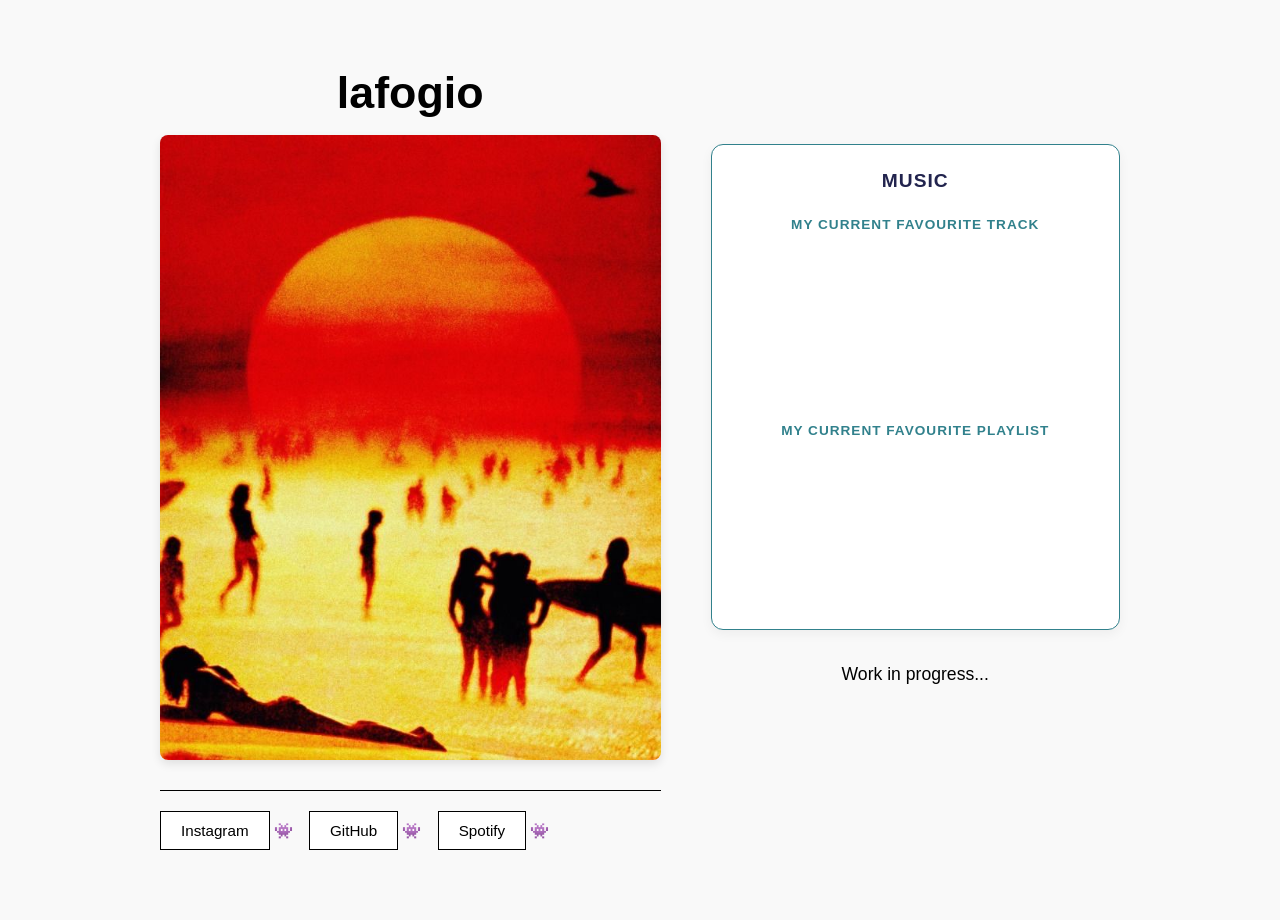
==== index.html @ 2c52c460 "layout" ====
<!DOCTYPE html>
<html lang="it">
<head>
    <meta charset="UTF-8">
    <meta name="viewport" content="width=device-width, initial-scale=1.0">
    <title>lafogio's</title>

    <!-- Icona nella scheda del browser -->
    <link rel="icon" type="image/png" href="assets/immagini/favicon.png">

    <!-- Collegamento al CSS -->
    <link rel="stylesheet" href="assets/style.css">
</head>
<body>

    <div class="container">

        <!-- Il guscio principale per il layout orizzontale -->
        <div class="layout-wrapper">
            
            <!-- COLONNA SINISTRA (Titolo centrato sulla foto, Immagine e Social) -->
            <div class="colonna-sinistra">
                <h1 class="center-image-title">lafogio</h1>
                <img src="assets/immagini/sunset.jpg" alt="Copertina del mio blog" class="blog-image">
                
                <div class="social-links">
                    <a href="https://instagram.com/g.laforenza" target="_blank" rel="noopener">Instagram</a>
                    <a href="https://github.com/Arancialt" target="_blank" rel="noopener">GitHub</a>
                    <a href="https://open.spotify.com/user/giovinsww?si=ec167fd5814a4b13" target="_blank" rel="noopener">Spotify</a>
                </div> 
            </div>

            <!-- COLONNA DESTRA (Musica e descrizione) -->
            <div class="colonna-destra">
                
                <!-- Box Musica -->
                <div class="music-box">
                    <p class="music-box-title">Music</p>
                    
                    <div class="spotify-player">
                        <p class="spotify-title">My current favourite track</p>
                        <iframe data-testid="embed-iframe" style="border-radius:12px" src="https://open.spotify.com/embed/track/3YVTmWQvPWVSktD0DhtSYQ?utm_source=generator&theme=0" width="100%" height="152" frameBorder="0" allowfullscreen="" allow="autoplay; clipboard-write; encrypted-media; fullscreen; picture-in-picture" loading="lazy"></iframe>
                    </div>
                    
                    <div class="spotify-player">
                        <p class="spotify-title">My current favourite playlist</p>
                        <iframe data-testid="embed-iframe" style="border-radius:12px" src="https://open.spotify.com/embed/playlist/7ckLkG38SS1w2SLi9QWE3b?utm_source=generator&theme=0" width="100%" height="152" frameBorder="0" allowfullscreen="" allow="autoplay; clipboard-write; encrypted-media; fullscreen; picture-in-picture" loading="lazy"></iframe>
                    </div>
                </div>

                <p class="descrizione">Work in progress...</p>
            </div>

        </div> <!-- Fine layout-wrapper -->

    </div> <!-- Fine container -->

</body>
</html>
---- assets/style.css ----
/* ==========================================================================
   1. IMPOSTAZIONI GENERALI E RESET
   ========================================================================== */
body {
    font-family: 'Segoe UI', Tahoma, Geneva, Verdana, sans-serif;
    background-color: #f9f9f9;
    color: #000000; /* Testo generale del sito in NERO */
    margin: 0;
    padding: 0;
}

.container {
    max-width: 1000px;
    margin: 50px auto;
    padding: 20px;
    box-sizing: border-box;
}

/* ==========================================================================
   2. IL MOTORE DEL LAYOUT (FLEXBOX A DUE COLONNE)
   ========================================================================== */
.layout-wrapper {
    display: flex;
    flex-direction: row;
    justify-content: space-between;
    align-items: flex-start;  /* CORRETTO: Riporta l'immagine e la musica ad allinearsi in ALTO */
    gap: 50px;
    width: 100%;
}

.colonna-sinistra {
    flex: 1.1;
    min-width: 0;
    text-align: center;       /* Centra perfettamente il titolo e l'immagine nella colonna */
}

.colonna-destra {
    flex: 0.9;
    min-width: 0;
    text-align: center;
    /* TRUCCO: Questo spazio spinge in giù il box musica esattamente quanto il titolo spinge la foto! */
    margin-top: 74px; 
}

/* ==========================================================================
   3. TITOLO CENTRATO RISPETTO ALL'IMMAGINE
   ========================================================================== */
.center-image-title {
    font-size: 2.8rem;
    font-weight: 700;
    color: #000000;
    text-align: center;       /* Centratura sopra l'immagine */
    margin-top: 0;
    margin-bottom: 20px;      /* Spazio fisso tra il titolo e la foto sotto */
    line-height: 1;           /* Mantiene l'altezza del testo compatta e prevedibile */
}

/* ==========================================================================
   4. ELEMENTI DELLA COLONNA SINISTRA (IMMAGINE E SOCIAL)
   ========================================================================== */
.blog-image {
    width: 100%;
    height: auto;
    border-radius: 8px;
    margin: 0 0 20px 0;
    box-shadow: 0 4px 10px rgba(0,0,0,0.1);
    display: block;
}

/* Sezione Link Social */
.social-links {
    margin-top: 30px;
    padding-top: 20px;
    border-top: 1px solid #000000; /* Linea di separazione in NERO */
    text-align: left;              /* I bottoni social rimangono a sinistra sotto la foto */
}

/* Pulsanti dei Social */
.social-links a {
    display: inline-block;
    position: relative;
    margin-right: 35px; 
    padding: 10px 20px;
    background-color: #ffffff; 
    color: #000000;            
    border: 1px solid #000000; 
    text-decoration: none;
    font-size: 0.95rem;
    transition: all 0.3s ease;
}

.social-links a::after {
    content: "👾";
    position: absolute;
    right: -24px;
    top: 50%;
    transform: translateY(-50%);
}

.social-links a:hover {
    background-color: #ea9b0a; 
    color: #ffffff;            
    border-color: #ea9b0a;
}

/* ==========================================================================
   5. ELEMENTI DELLA COLONNA DESTRA (BOX MUSICA E DESCRIZIONE)
   ========================================================================== */
.music-box {
    width: 100%;
    padding: 25px;
    background-color: #ffffff; 
    border: 1px solid #31818C; 
    border-radius: 12px;
    box-shadow: 0 4px 12px rgba(0,0,0,0.05);
    box-sizing: border-box;
    margin-bottom: 30px;
    text-align: center;
}

.music-box-title {
    font-size: 1.2rem;
    color: #22244E; 
    text-transform: uppercase;
    letter-spacing: 1px;
    font-weight: 700;
    margin-top: 0;
    margin-bottom: 25px;
}

.spotify-player {
    margin-bottom: 25px;
}

.spotify-player:last-child {
    margin-bottom: 0;
}

.spotify-title {
    font-size: 0.85rem;
    color: #31818C; 
    text-transform: uppercase;
    letter-spacing: 1px;
    margin-bottom: 10px;
    font-weight: 600;
}

.descrizione {
    font-size: 1.1rem;
    color: #000000; 
    line-height: 1.6;
    margin-top: 20px;
    text-align: center;
}

/* ==========================================================================
   6. 📱 RESPONSIVE (LAYOUT PER SMARTPHONE)
   ========================================================================== */
@media (max-width: 800px) {
    .layout-wrapper {
        flex-direction: column;
        gap: 30px;
    }
    
    .colonna-sinistra, .colonna-destra {
        width: 100%;
        flex: none;
        text-align: center;
    }

    .colonna-destra {
        margin-top: 0; /* Azzera il trucco dell'allineamento quando si va in verticale */
    }
    
    .social-links {
        text-align: center;     /* Centra i bottoni social su mobile */
    }
    
    .blog-image {
        margin: 10px auto 20px auto;
    }
}
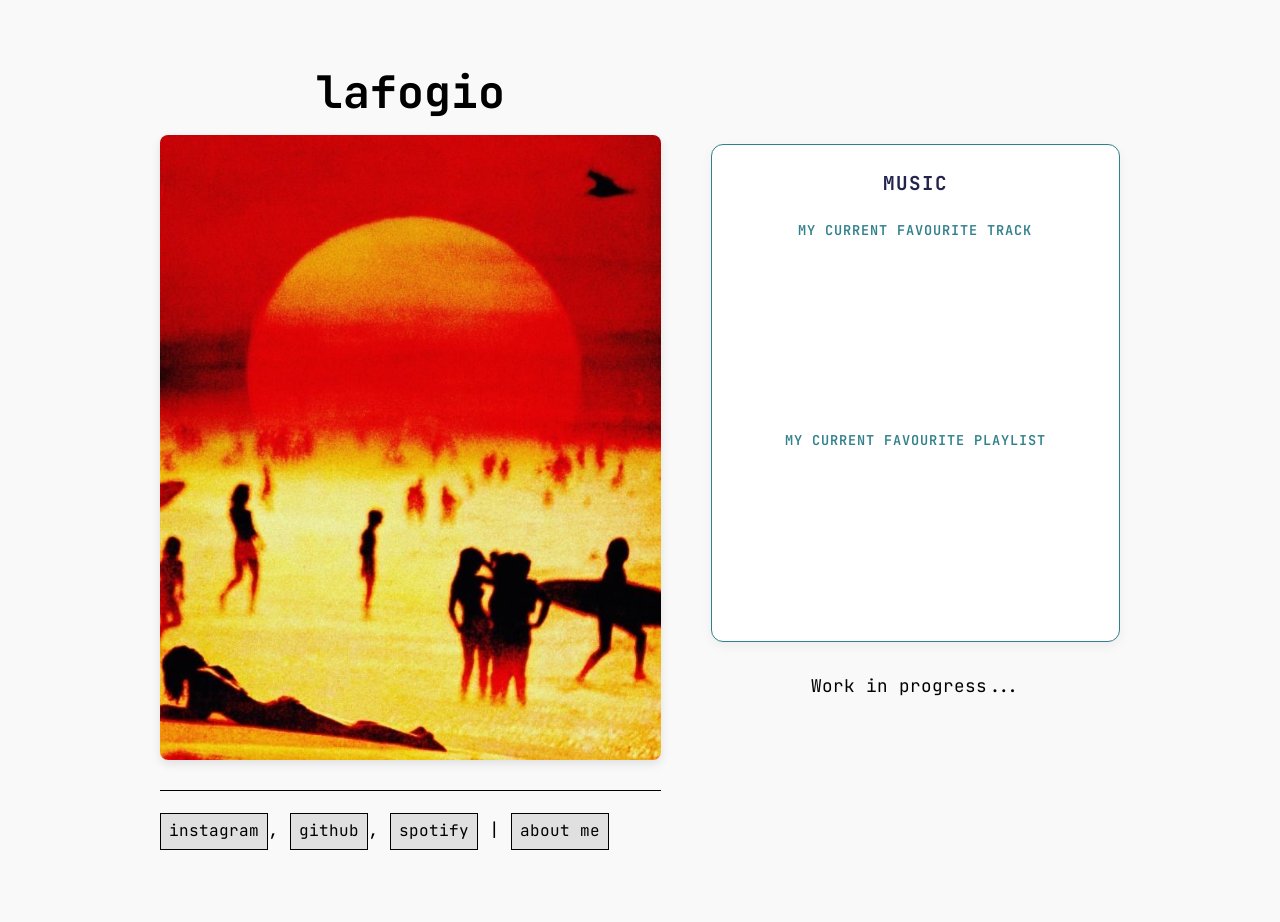
==== commit d663d404: "About me" ====
--- a/index.html
+++ b/index.html
@@ -24,10 +24,13 @@
                 <img src="assets/immagini/sunset.jpg" alt="Copertina del mio blog" class="blog-image">
                 
                 <div class="social-links">
-                    <a href="https://instagram.com/g.laforenza" target="_blank" rel="noopener">Instagram</a>
-                    <a href="https://github.com/Arancialt" target="_blank" rel="noopener">GitHub</a>
-                    <a href="https://open.spotify.com/user/giovinsww?si=ec167fd5814a4b13" target="_blank" rel="noopener">Spotify</a>
-                </div> 
+                    <a href="https://instagram.com/g.laforenza" target="_blank" rel="noopener">instagram</a>, 
+                    <a href="https://github.com/Arancialt" target="_blank" rel="noopener">github</a>, 
+                    <a href="https://open.spotify.com/user/giovinsww?si=ec167fd5814a4b13" target="_blank" rel="noopener">spotify</a> |  
+                    <a href="about.html">about me</a>
+                </div>
+               
+
             </div>
 
             <!-- COLONNA DESTRA (Musica e descrizione) -->
--- a/assets/style.css
+++ b/assets/style.css
@@ -1,8 +1,14 @@
+/* ==========================================================================
+   0. IMPORTAZIONE FONT DA GOOGLE FONTS
+   ========================================================================== */
+@import url('https://fonts.googleapis.com/css2?family=JetBrains+Mono:wght@400;500;700&display=swap');
+
 /* ==========================================================================
    1. IMPOSTAZIONI GENERALI E RESET
    ========================================================================== */
 body {
-    font-family: 'Segoe UI', Tahoma, Geneva, Verdana, sans-serif;
+    /* Impostato JetBrains Mono come font UNICO per tutto il sito */
+    font-family: 'JetBrains Mono', monospace;
     background-color: #f9f9f9;
     color: #000000; /* Testo generale del sito in NERO */
     margin: 0;
@@ -23,7 +29,7 @@
     display: flex;
     flex-direction: row;
     justify-content: space-between;
-    align-items: flex-start;  /* CORRETTO: Riporta l'immagine e la musica ad allinearsi in ALTO */
+    align-items: flex-start;  
     gap: 50px;
     width: 100%;
 }
@@ -31,15 +37,14 @@
 .colonna-sinistra {
     flex: 1.1;
     min-width: 0;
-    text-align: center;       /* Centra perfettamente il titolo e l'immagine nella colonna */
+    text-align: center;       
 }
 
 .colonna-destra {
     flex: 0.9;
     min-width: 0;
     text-align: center;
-    /* TRUCCO: Questo spazio spinge in giù il box musica esattamente quanto il titolo spinge la foto! */
-    margin-top: 74px; 
+    margin-top: 74px; /* Allineamento millimetrico all'immagine */
 }
 
 /* ==========================================================================
@@ -49,10 +54,10 @@
     font-size: 2.8rem;
     font-weight: 700;
     color: #000000;
-    text-align: center;       /* Centratura sopra l'immagine */
+    text-align: center;       
     margin-top: 0;
-    margin-bottom: 20px;      /* Spazio fisso tra il titolo e la foto sotto */
-    line-height: 1;           /* Mantiene l'altezza del testo compatta e prevedibile */
+    margin-bottom: 20px;      
+    line-height: 1;           
 }
 
 /* ==========================================================================
@@ -72,35 +77,29 @@
     margin-top: 30px;
     padding-top: 20px;
     border-top: 1px solid #000000; /* Linea di separazione in NERO */
-    text-align: left;              /* I bottoni social rimangono a sinistra sotto la foto */
+    text-align: left;              
+    color: #000000;                /* Colore delle virgole in NERO */
+    font-size: 1.1rem;
+    line-height: 1.8;              
 }
 
-/* Pulsanti dei Social */
+/* Pulsanti dei Social (Stile immagine_4.png) */
 .social-links a {
     display: inline-block;
-    position: relative;
-    margin-right: 35px; 
-    padding: 10px 20px;
-    background-color: #ffffff; 
-    color: #000000;            
-    border: 1px solid #000000; 
-    text-decoration: none;
-    font-size: 0.95rem;
-    transition: all 0.3s ease;
+    padding: 3px 8px;              
+    background-color: #e0e0e0;     /* Sfondo grigio chiaro */
+    color: #000000;                
+    border: 1px solid #000000;     
+    text-decoration: none;         
+    font-size: 1rem;
+    margin: 2px 0;                 
+    transition: background-color 0.2s ease;
 }
 
-.social-links a::after {
-    content: "👾";
-    position: absolute;
-    right: -24px;
-    top: 50%;
-    transform: translateY(-50%);
-}
-
+/* Effetto al passaggio del mouse */
 .social-links a:hover {
-    background-color: #ea9b0a; 
-    color: #ffffff;            
-    border-color: #ea9b0a;
+    background-color: #ffffff;     /* Diventa bianco puro */
+    color: #000000;                
 }
 
 /* ==========================================================================
@@ -169,11 +168,11 @@
     }
 
     .colonna-destra {
-        margin-top: 0; /* Azzera il trucco dell'allineamento quando si va in verticale */
+        margin-top: 0; 
     }
     
     .social-links {
-        text-align: center;     /* Centra i bottoni social su mobile */
+        text-align: center;     
     }
     
     .blog-image {
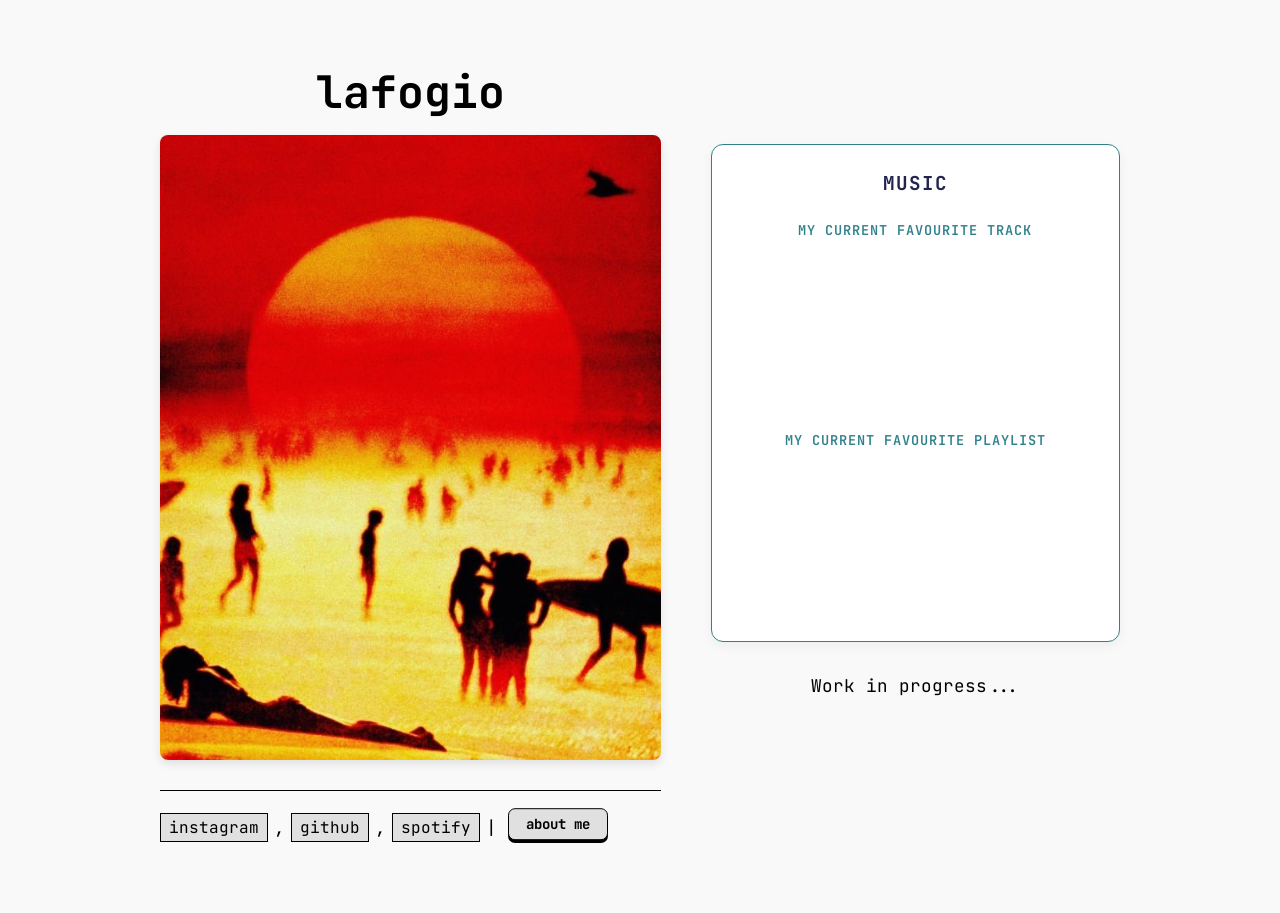
==== commit 32236a5e: "About details" ====
--- a/index.html
+++ b/index.html
@@ -1,5 +1,6 @@
 <!DOCTYPE html>
 <html lang="it">
+
 <head>
     <meta charset="UTF-8">
     <meta name="viewport" content="width=device-width, initial-scale=1.0">
@@ -11,43 +12,59 @@
     <!-- Collegamento al CSS -->
     <link rel="stylesheet" href="assets/style.css">
 </head>
+
 <body>
 
     <div class="container">
 
         <!-- Il guscio principale per il layout orizzontale -->
         <div class="layout-wrapper">
-            
+
             <!-- COLONNA SINISTRA (Titolo centrato sulla foto, Immagine e Social) -->
             <div class="colonna-sinistra">
                 <h1 class="center-image-title">lafogio</h1>
                 <img src="assets/immagini/sunset.jpg" alt="Copertina del mio blog" class="blog-image">
-                
+
                 <div class="social-links">
-                    <a href="https://instagram.com/g.laforenza" target="_blank" rel="noopener">instagram</a>, 
-                    <a href="https://github.com/Arancialt" target="_blank" rel="noopener">github</a>, 
-                    <a href="https://open.spotify.com/user/giovinsww?si=ec167fd5814a4b13" target="_blank" rel="noopener">spotify</a> |  
-                    <a href="about.html">about me</a>
+                    <a href="https://instagram.com/g.laforenza" target="_blank" rel="noopener"
+                        class="social-link-standard">instagram</a>,
+                    <a href="https://github.com/Arancialt" target="_blank" rel="noopener"
+                        class="social-link-standard">github</a>,
+                    <a href="https://open.spotify.com/user/giovinsww?si=ec167fd5814a4b13" target="_blank" rel="noopener"
+                        class="social-link-standard">spotify</a> |
+
+                    <!-- Struttura corretta per il bottone 3D dell'About Me -->
+                    <a href="about.html" class="uiverse-button">
+                        <span class="button_top">about me</span>
+                    </a>
                 </div>
-               
+
 
             </div>
 
             <!-- COLONNA DESTRA (Musica e descrizione) -->
             <div class="colonna-destra">
-                
+
                 <!-- Box Musica -->
                 <div class="music-box">
                     <p class="music-box-title">Music</p>
-                    
+
                     <div class="spotify-player">
                         <p class="spotify-title">My current favourite track</p>
-                        <iframe data-testid="embed-iframe" style="border-radius:12px" src="https://open.spotify.com/embed/track/3YVTmWQvPWVSktD0DhtSYQ?utm_source=generator&theme=0" width="100%" height="152" frameBorder="0" allowfullscreen="" allow="autoplay; clipboard-write; encrypted-media; fullscreen; picture-in-picture" loading="lazy"></iframe>
+                        <iframe data-testid="embed-iframe" style="border-radius:12px"
+                            src="https://open.spotify.com/embed/track/3YVTmWQvPWVSktD0DhtSYQ?utm_source=generator&theme=0"
+                            width="100%" height="152" frameBorder="0" allowfullscreen=""
+                            allow="autoplay; clipboard-write; encrypted-media; fullscreen; picture-in-picture"
+                            loading="lazy"></iframe>
                     </div>
-                    
+
                     <div class="spotify-player">
                         <p class="spotify-title">My current favourite playlist</p>
-                        <iframe data-testid="embed-iframe" style="border-radius:12px" src="https://open.spotify.com/embed/playlist/7ckLkG38SS1w2SLi9QWE3b?utm_source=generator&theme=0" width="100%" height="152" frameBorder="0" allowfullscreen="" allow="autoplay; clipboard-write; encrypted-media; fullscreen; picture-in-picture" loading="lazy"></iframe>
+                        <iframe data-testid="embed-iframe" style="border-radius:12px"
+                            src="https://open.spotify.com/embed/playlist/7ckLkG38SS1w2SLi9QWE3b?utm_source=generator&theme=0"
+                            width="100%" height="152" frameBorder="0" allowfullscreen=""
+                            allow="autoplay; clipboard-write; encrypted-media; fullscreen; picture-in-picture"
+                            loading="lazy"></iframe>
                     </div>
                 </div>
 
@@ -59,4 +76,5 @@
     </div> <!-- Fine container -->
 
 </body>
+
 </html>
--- a/assets/style.css
+++ b/assets/style.css
@@ -7,7 +7,6 @@
    1. IMPOSTAZIONI GENERALI E RESET
    ========================================================================== */
 body {
-    /* Impostato JetBrains Mono come font UNICO per tutto il sito */
     font-family: 'JetBrains Mono', monospace;
     background-color: #f9f9f9;
     color: #000000; /* Testo generale del sito in NERO */
@@ -44,7 +43,7 @@
     flex: 0.9;
     min-width: 0;
     text-align: center;
-    margin-top: 74px; /* Allineamento millimetrico all'immagine */
+    margin-top: 74px; /* Allineamento millimetrico alla cima dell'immagine */
 }
 
 /* ==========================================================================
@@ -78,13 +77,16 @@
     padding-top: 20px;
     border-top: 1px solid #000000; /* Linea di separazione in NERO */
     text-align: left;              
-    color: #000000;                /* Colore delle virgole in NERO */
+    color: #000000;                /* Colore delle virgole e della barra | */
     font-size: 1.1rem;
-    line-height: 1.8;              
-}
-
-/* Pulsanti dei Social (Stile immagine_4.png) */
-.social-links a {
+    display: flex;                 /* Mette in linea i testi e il bottone 3D */
+    align-items: center;           /* Allinea verticalmente i link piatti e il bottone */
+    flex-wrap: wrap;               /* Evita problemi andando a capo su schermi piccoli */
+    gap: 6px;                      /* Distanza uniforme tra elementi e testo */
+}
+
+/* Pulsanti dei Social standard (instagram, github, spotify) */
+.social-links .social-link-standard {
     display: inline-block;
     padding: 3px 8px;              
     background-color: #e0e0e0;     /* Sfondo grigio chiaro */
@@ -92,14 +94,12 @@
     border: 1px solid #000000;     
     text-decoration: none;         
     font-size: 1rem;
-    margin: 2px 0;                 
     transition: background-color 0.2s ease;
 }
 
-/* Effetto al passaggio del mouse */
-.social-links a:hover {
+/* Effetto al passaggio del mouse sui social standard */
+.social-links .social-link-standard:hover {
     background-color: #ffffff;     /* Diventa bianco puro */
-    color: #000000;                
 }
 
 /* ==========================================================================
@@ -153,7 +153,60 @@
 }
 
 /* ==========================================================================
-   6. 📱 RESPONSIVE (LAYOUT PER SMARTPHONE)
+   6. PAGINA ABOUT ME
+   ========================================================================== */
+.gif-about-me {
+    display: block;       
+    margin: 30px auto;    
+    max-width: 100%;      
+    height: auto;         
+    border-radius: 4px;   
+}
+
+/* ==========================================================================
+   7. NUOVO BOTTONE 3D (DIPINTO DA UIVERSE)
+   ========================================================================== */
+.uiverse-button {
+    /* Variables */
+    --button_radius: 0.5em; 
+    --button_color: #e0e0e0; 
+    --button_outline_color: #000000;
+    
+    font-family: 'JetBrains Mono', monospace; 
+    font-size: 14px; 
+    font-weight: bold;
+    border: none;
+    cursor: pointer;
+    border-radius: var(--button_radius);
+    background: var(--button_outline_color);
+    display: inline-block; 
+    text-decoration: none; 
+    margin-left: 5px; /* Distanza calcolata dopo la barra | */
+}
+
+.button_top {
+    display: block;
+    box-sizing: border-box;
+    border: 1px solid var(--button_outline_color); 
+    border-radius: var(--button_radius);
+    padding: 0.4em 1.2em; 
+    background: var(--button_color);
+    color: var(--button_outline_color);
+    transform: translateY(-0.2em);
+    transition: transform 0.1s ease;
+}
+
+.uiverse-button:hover .button_top {
+    transform: translateY(-0.33em);
+    background: #ffffff; 
+}
+
+.uiverse-button:active .button_top {
+    transform: translateY(0);
+}
+
+/* ==========================================================================
+   8. 📱 RESPONSIVE (LAYOUT PER SMARTPHONE)
    ========================================================================== */
 @media (max-width: 800px) {
     .layout-wrapper {
@@ -172,6 +225,7 @@
     }
     
     .social-links {
+        justify-content: center; /* Centra i link e il bottone su mobile */
         text-align: center;     
     }
     
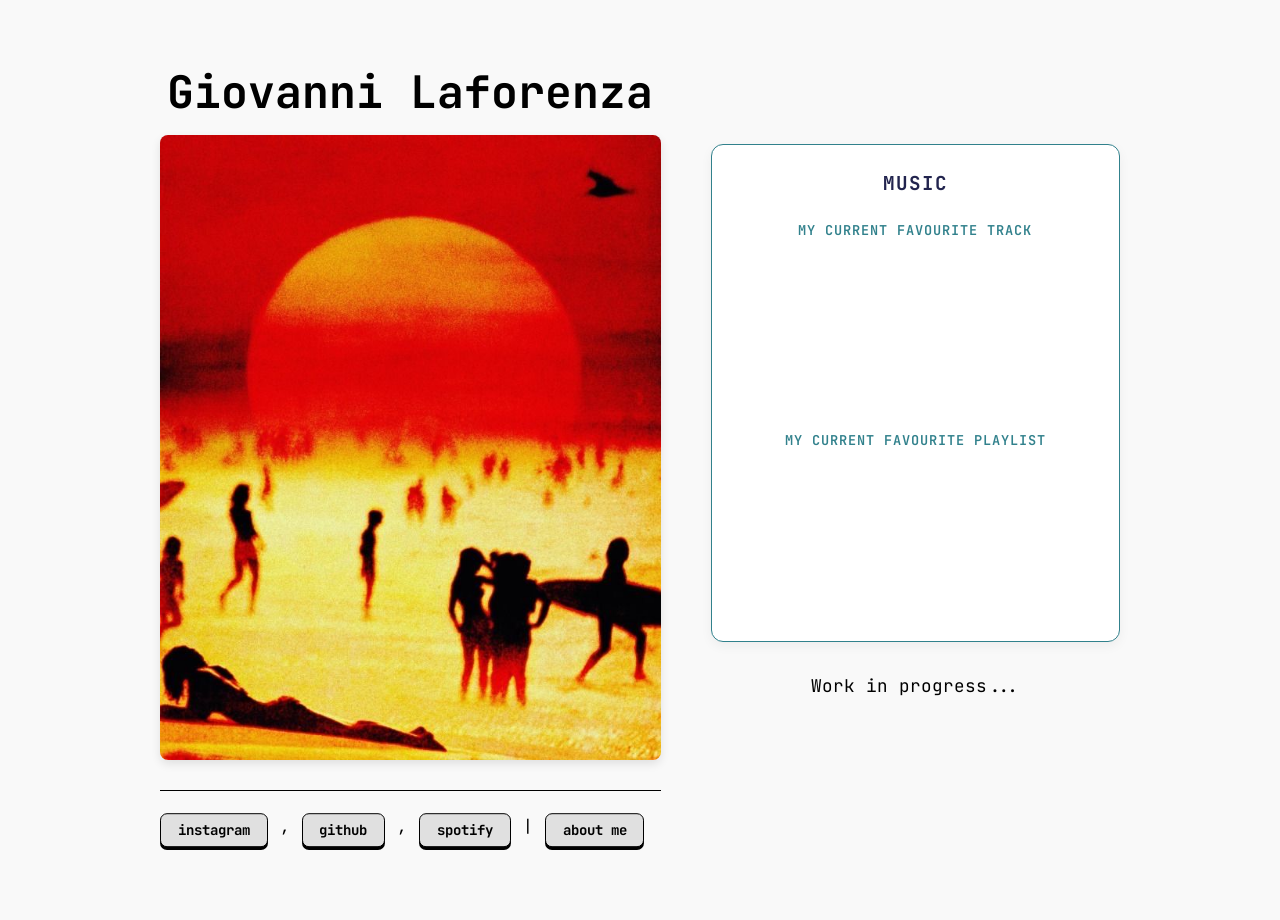
==== commit a63c3254: "New buttons and layout" ====
--- a/index.html
+++ b/index.html
@@ -22,18 +22,27 @@
 
             <!-- COLONNA SINISTRA (Titolo centrato sulla foto, Immagine e Social) -->
             <div class="colonna-sinistra">
-                <h1 class="center-image-title">lafogio</h1>
+                <h1 class="center-image-title">Giovanni Laforenza</h1>
                 <img src="assets/immagini/sunset.jpg" alt="Copertina del mio blog" class="blog-image">
 
                 <div class="social-links">
-                    <a href="https://instagram.com/g.laforenza" target="_blank" rel="noopener"
-                        class="social-link-standard">instagram</a>,
-                    <a href="https://github.com/Arancialt" target="_blank" rel="noopener"
-                        class="social-link-standard">github</a>,
+                    <!-- Instagram 3D -->
+                    <a href="https://instagram.com/g.laforenza" target="_blank" rel="noopener" class="uiverse-button">
+                        <span class="button_top">instagram</span>
+                    </a>,
+
+                    <!-- GitHub 3D -->
+                    <a href="https://github.com/Arancialt" target="_blank" rel="noopener" class="uiverse-button">
+                        <span class="button_top">github</span>
+                    </a>,
+
+                    <!-- Spotify 3D -->
                     <a href="https://open.spotify.com/user/giovinsww?si=ec167fd5814a4b13" target="_blank" rel="noopener"
-                        class="social-link-standard">spotify</a> |
+                        class="uiverse-button">
+                        <span class="button_top">spotify</span>
+                    </a> | 
 
-                    <!-- Struttura corretta per il bottone 3D dell'About Me -->
+                    <!-- About Me 3D -->
                     <a href="about.html" class="uiverse-button">
                         <span class="button_top">about me</span>
                     </a>
--- a/assets/style.css
+++ b/assets/style.css
@@ -71,35 +71,15 @@
     display: block;
 }
 
-/* Sezione Link Social */
+/* Sezione Link Social che ospita i bottoni 3D */
 .social-links {
     margin-top: 30px;
-    padding-top: 20px;
+    padding-top: 25px;
     border-top: 1px solid #000000; /* Linea di separazione in NERO */
     text-align: left;              
-    color: #000000;                /* Colore delle virgole e della barra | */
-    font-size: 1.1rem;
-    display: flex;                 /* Mette in linea i testi e il bottone 3D */
-    align-items: center;           /* Allinea verticalmente i link piatti e il bottone */
-    flex-wrap: wrap;               /* Evita problemi andando a capo su schermi piccoli */
-    gap: 6px;                      /* Distanza uniforme tra elementi e testo */
-}
-
-/* Pulsanti dei Social standard (instagram, github, spotify) */
-.social-links .social-link-standard {
-    display: inline-block;
-    padding: 3px 8px;              
-    background-color: #e0e0e0;     /* Sfondo grigio chiaro */
-    color: #000000;                
-    border: 1px solid #000000;     
-    text-decoration: none;         
-    font-size: 1rem;
-    transition: background-color 0.2s ease;
-}
-
-/* Effetto al passaggio del mouse sui social standard */
-.social-links .social-link-standard:hover {
-    background-color: #ffffff;     /* Diventa bianco puro */
+    display: flex;                 /* Affianca i bottoni uno dopo l'altro */
+    flex-wrap: wrap;               /* Li manda a capo automaticamente se lo schermo si restringe */
+    gap: 12px;                     /* Spazio vuoto uniforme tra un bottone 3D e l'altro */
 }
 
 /* ==========================================================================
@@ -163,13 +143,15 @@
     border-radius: 4px;   
 }
 
+
 /* ==========================================================================
    7. NUOVO BOTTONE 3D (DIPINTO DA UIVERSE)
    ========================================================================== */
+
 .uiverse-button {
     /* Variables */
     --button_radius: 0.5em; 
-    --button_color: #e0e0e0; 
+    --button_color: #e0e0e0; /* Sfondo grigio chiaro vintage */
     --button_outline_color: #000000;
     
     font-family: 'JetBrains Mono', monospace; 
@@ -181,7 +163,6 @@
     background: var(--button_outline_color);
     display: inline-block; 
     text-decoration: none; 
-    margin-left: 5px; /* Distanza calcolata dopo la barra | */
 }
 
 .button_top {
@@ -189,7 +170,7 @@
     box-sizing: border-box;
     border: 1px solid var(--button_outline_color); 
     border-radius: var(--button_radius);
-    padding: 0.4em 1.2em; 
+    padding: 0.5em 1.2em; /* Padding perfetto per la lettura in linea */
     background: var(--button_color);
     color: var(--button_outline_color);
     transform: translateY(-0.2em);
@@ -198,15 +179,15 @@
 
 .uiverse-button:hover .button_top {
     transform: translateY(-0.33em);
-    background: #ffffff; 
+    background: #ffffff; /* Si illumina in bianco puro al passaggio del mouse */
 }
 
 .uiverse-button:active .button_top {
-    transform: translateY(0);
-}
-
-/* ==========================================================================
-   8. 📱 RESPONSIVE (LAYOUT PER SMARTPHONE)
+    transform: translateY(0); /* Si schiaccia totalmente al click */
+}
+
+/* ==========================================================================
+   8. RESPONSIVE (LAYOUT PER SMARTPHONE)
    ========================================================================== */
 @media (max-width: 800px) {
     .layout-wrapper {
@@ -225,8 +206,7 @@
     }
     
     .social-links {
-        justify-content: center; /* Centra i link e il bottone su mobile */
-        text-align: center;     
+        justify-content: center; /* Centra l'intera fila di bottoni 3D su smartphone */
     }
     
     .blog-image {
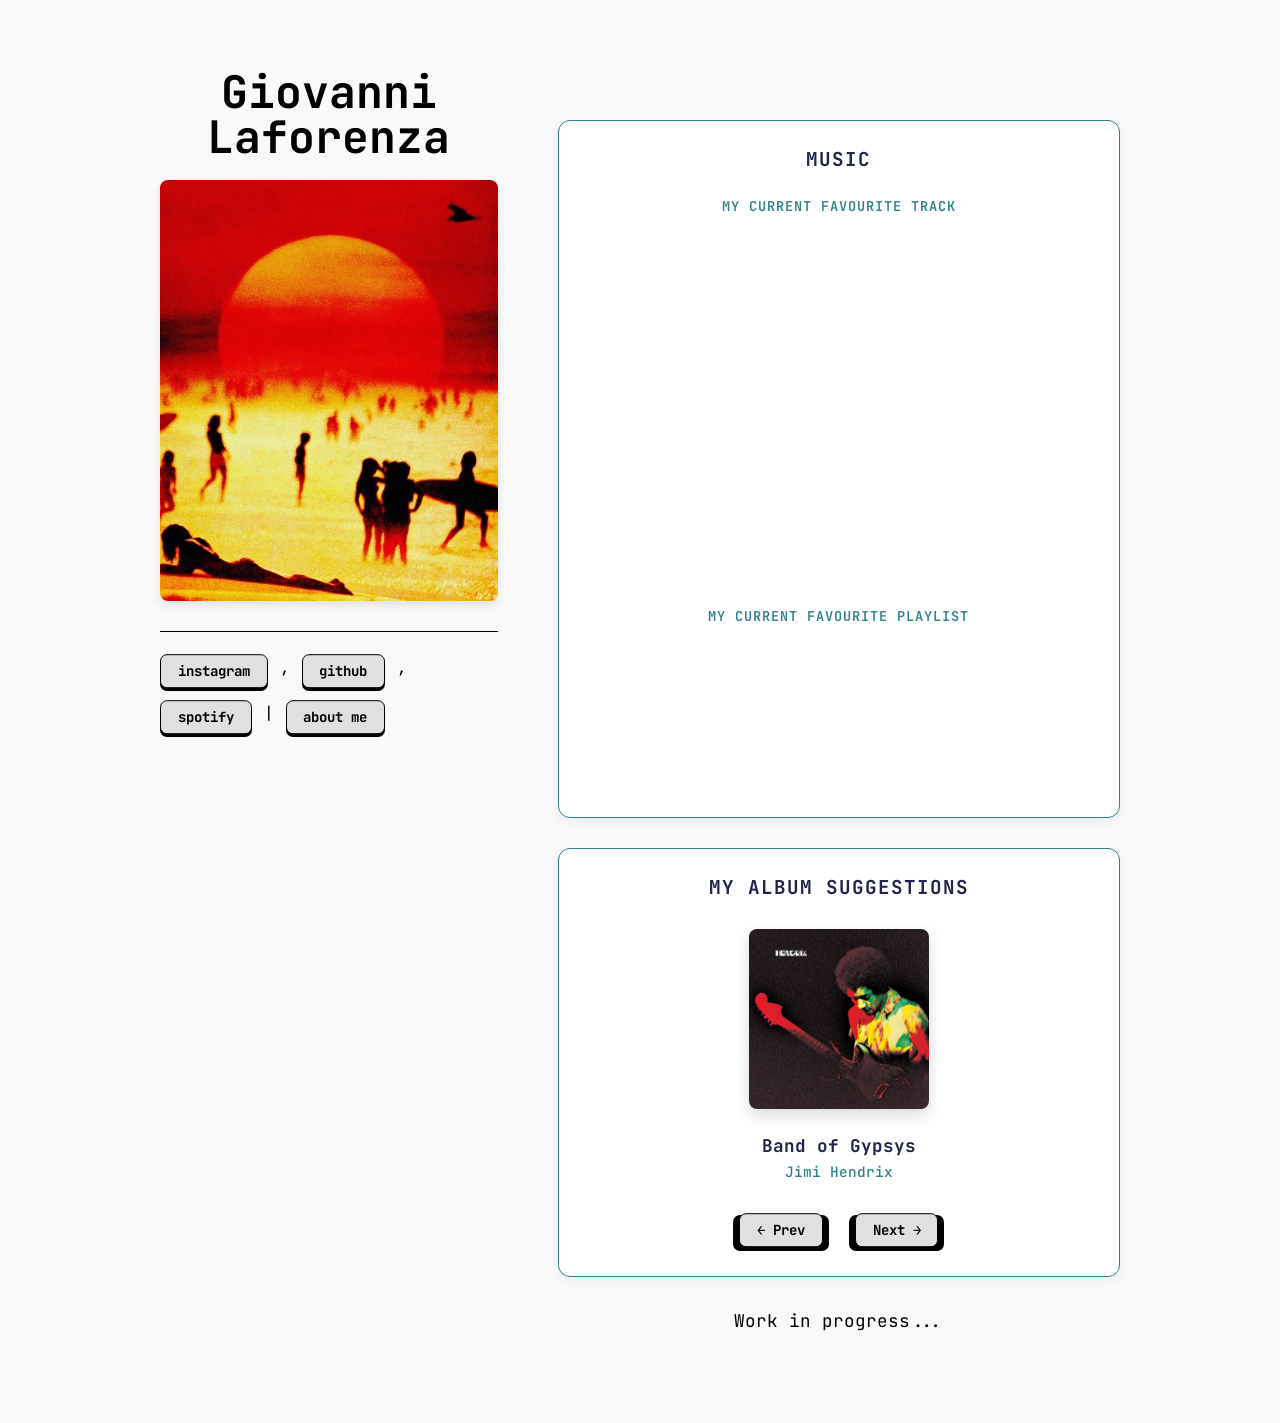
==== commit ef5d0e81: "Refactor code structure for improved readability and maintainability" ====
--- a/index.html
+++ b/index.html
@@ -6,10 +6,8 @@
     <meta name="viewport" content="width=device-width, initial-scale=1.0">
     <title>lafogio's</title>
 
-    <!-- Icona nella scheda del browser -->
     <link rel="icon" type="image/png" href="assets/immagini/favicon.png">
 
-    <!-- Collegamento al CSS -->
     <link rel="stylesheet" href="assets/style.css">
 </head>
 
@@ -17,53 +15,42 @@
 
     <div class="container">
 
-        <!-- Il guscio principale per il layout orizzontale -->
         <div class="layout-wrapper">
 
-            <!-- COLONNA SINISTRA (Titolo centrato sulla foto, Immagine e Social) -->
             <div class="colonna-sinistra">
                 <h1 class="center-image-title">Giovanni Laforenza</h1>
                 <img src="assets/immagini/sunset.jpg" alt="Copertina del mio blog" class="blog-image">
 
                 <div class="social-links">
-                    <!-- Instagram 3D -->
                     <a href="https://instagram.com/g.laforenza" target="_blank" rel="noopener" class="uiverse-button">
                         <span class="button_top">instagram</span>
                     </a>,
 
-                    <!-- GitHub 3D -->
                     <a href="https://github.com/Arancialt" target="_blank" rel="noopener" class="uiverse-button">
                         <span class="button_top">github</span>
                     </a>,
 
-                    <!-- Spotify 3D -->
-                    <a href="https://open.spotify.com/user/giovinsww?si=ec167fd5814a4b13" target="_blank" rel="noopener"
-                        class="uiverse-button">
+                    <a href="https://open.spotify.com/user/giovinsww?si=ec167fd5814a4b13" target="_blank" rel="noopener" class="uiverse-button">
                         <span class="button_top">spotify</span>
                     </a> | 
 
-                    <!-- About Me 3D -->
                     <a href="about.html" class="uiverse-button">
                         <span class="button_top">about me</span>
                     </a>
                 </div>
-
-
             </div>
 
-            <!-- COLONNA DESTRA (Musica e descrizione) -->
             <div class="colonna-destra">
 
-                <!-- Box Musica -->
                 <div class="music-box">
                     <p class="music-box-title">Music</p>
 
                     <div class="spotify-player">
                         <p class="spotify-title">My current favourite track</p>
                         <iframe data-testid="embed-iframe" style="border-radius:12px"
-                            src="https://open.spotify.com/embed/track/3YVTmWQvPWVSktD0DhtSYQ?utm_source=generator&theme=0"
-                            width="100%" height="152" frameBorder="0" allowfullscreen=""
-                            allow="autoplay; clipboard-write; encrypted-media; fullscreen; picture-in-picture"
+                            src="https://open.spotify.com/embed/track/4zgHtuasZkiZu1caZwxF5P?utm_source=generator" 
+                            width="100%" height="352" frameBorder="0" allowfullscreen="" 
+                            allow="autoplay; clipboard-write; encrypted-media; fullscreen; picture-in-picture" 
                             loading="lazy"></iframe>
                     </div>
 
@@ -77,13 +64,67 @@
                     </div>
                 </div>
 
-                <p class="descrizione">Work in progress...</p>
-            </div>
+                <div class="album-box">
+                    <p class="music-box-title">My album suggestions</p>
 
-        </div> <!-- Fine layout-wrapper -->
+                    <div class="carousel-container">
 
-    </div> <!-- Fine container -->
+                        <div class="album-card active">
+                            <img src="/assets/immagini/Jimi-Hendrix-Band-Of-Gypsys-album-cover.jpg" class="album-cover" alt="Band of Gypsys">
+                            <div class="album-info">
+                                <h3 class="album-title">Band of Gypsys</h3>
+                                <p class="album-artist">Jimi Hendrix</p>
+                                <p class="album-desc"></p>
+                            </div>
+                        </div>
+
+                        </div> <div class="carousel-controls">
+                        <button id="prevBtn" class="uiverse-button">
+                            <span class="button_top">← Prev</span>
+                        </button>
+                        <button id="nextBtn" class="uiverse-button">
+                            <span class="button_top">Next →</span>
+                        </button>
+                    </div>
+                </div> <p class="descrizione">Work in progress...</p>
+                
+            </div> </div> </div> <script>
+        document.addEventListener("DOMContentLoaded", function () {
+            const cards = document.querySelectorAll('.album-card');
+            const prevBtn = document.getElementById('prevBtn');
+            const nextBtn = document.getElementById('nextBtn');
+            let currentIndex = 0;
+
+            function showCard(index) {
+                // Se non ci sono card o ne è rimasta solo una attiva (perché le altre sono commentate) ferma la funzione
+                if (cards.length <= 1) return;
+
+                // Rimuove la classe attiva da tutte le card
+                cards.forEach(card => card.classList.remove('active'));
+
+                // Gestione del loop infinito del carosello
+                if (index >= cards.length) {
+                    currentIndex = 0;
+                } else if (index < 0) {
+                    currentIndex = cards.length - 1;
+                } else {
+                    currentIndex = index;
+                }
+
+                // Mostra la card corrente
+                cards[currentIndex].classList.add('active');
+            }
+
+            // Event Listeners per i bottoni
+            nextBtn.addEventListener('click', () => {
+                showCard(currentIndex + 1);
+            });
+
+            prevBtn.addEventListener('click', () => {
+                showCard(currentIndex - 1);
+            });
+        });
+    </script>
 
 </body>
-
 </html>
--- a/assets/style.css
+++ b/assets/style.css
@@ -22,28 +22,32 @@
 }
 
 /* ==========================================================================
-   2. IL MOTORE DEL LAYOUT (FLEXBOX A DUE COLONNE)
+   2. IL MOTORE DEL LAYOUT (FLEXBOX A DUE COLONNE CON COLONNA FISSA)
    ========================================================================== */
 .layout-wrapper {
     display: flex;
     flex-direction: row;
     justify-content: space-between;
     align-items: flex-start;  
-    gap: 50px;
+    gap: 60px; /* Aumentato leggermente il distacco per dare più aria alle colonne */
     width: 100%;
 }
 
 .colonna-sinistra {
-    flex: 1.1;
+    flex: 0.75; /* Ridotto: ora occupa meno spazio rispetto a prima */
     min-width: 0;
-    text-align: center;       
+    text-align: center; 
+    
+    /* Rende la colonna sinistra fissa durante lo scroll */
+    position: sticky;
+    top: 50px; 
 }
 
 .colonna-destra {
-    flex: 0.9;
+    flex: 1.25; /* Aumentato: prende lo spazio guadagnato dalla sidebar */
     min-width: 0;
     text-align: center;
-    margin-top: 74px; /* Allineamento millimetrico alla cima dell'immagine */
+    margin-top: 50px; /* Abbassato leggermente per allinearsi alla nuova proporzione */
 }
 
 /* ==========================================================================
@@ -141,6 +145,15 @@
     max-width: 100%;      
     height: auto;         
     border-radius: 4px;   
+}
+
+.credits {
+    font-size: 0.75rem;       /* Rende il testo molto piccolo */
+    color: #888888;           /* Un grigio chiaro e leggero, non invasivo */
+    text-align: center;       /* Lo centra perfettamente sotto la GIF */
+    margin-top: -15px;        /* Lo avvicina alla GIF riducendo lo spazio vuoto */
+    margin-bottom: 30px;      /* Spazio rispetto alla linea nera sotto */
+    opacity: 0.8;             /* Gli dà una leggera trasparenza per farlo apparire ancora più delicato */
 }
 
 
@@ -186,9 +199,6 @@
     transform: translateY(0); /* Si schiaccia totalmente al click */
 }
 
-/* ==========================================================================
-   8. RESPONSIVE (LAYOUT PER SMARTPHONE)
-   ========================================================================== */
 @media (max-width: 800px) {
     .layout-wrapper {
         flex-direction: column;
@@ -201,15 +211,101 @@
         text-align: center;
     }
 
+    .colonna-sinistra {
+        /* Disattiva l'effetto bloccato su smartphone, altrimenti coprirebbe lo schermo */
+        position: static; 
+    }
+
     .colonna-destra {
         margin-top: 0; 
     }
     
     .social-links {
-        justify-content: center; /* Centra l'intera fila di bottoni 3D su smartphone */
+        justify-content: center; 
     }
     
     .blog-image {
         margin: 10px auto 20px auto;
     }
+}
+
+/* ==========================================================================
+   9. SEZIONE ALBUM CAROUSEL
+   ========================================================================== */
+.album-box {
+    width: 100%;
+    padding: 25px;
+    background-color: #ffffff; 
+    border: 1px solid #31818C; 
+    border-radius: 12px;
+    box-shadow: 0 4px 12px rgba(0,0,0,0.05);
+    box-sizing: border-box;
+    margin-bottom: 30px;
+    text-align: center;
+}
+
+.carousel-container {
+    position: relative;
+    width: 100%;
+    min-height: 280px; /* Evita il saltellamento del layout al cambio album */
+    display: flex;
+    justify-content: center;
+    align-items: center;
+}
+
+/* Nasconde le card non attive */
+.album-card {
+    display: none;
+    width: 100%;
+    animation: fadeIn 0.4s ease-in-out;
+}
+
+/* Mostra solo la card attiva */
+.album-card.active {
+    display: block;
+}
+
+.album-cover {
+    width: 180px;
+    height: 180px;
+    object-fit: cover;
+    border-radius: 8px;
+    box-shadow: 0 6px 15px rgba(0,0,0,0.15);
+    margin-bottom: 15px;
+}
+
+.album-info {
+    margin-bottom: 20px;
+}
+
+.album-title {
+    font-size: 1.1rem;
+    color: #22244E;
+    margin: 5px 0;
+    font-weight: 700;
+}
+
+.album-artist {
+    font-size: 0.9rem;
+    color: #31818C;
+    margin: 0;
+    font-weight: 500;
+}
+
+.carousel-controls {
+    display: flex;
+    justify-content: center;
+    gap: 20px;
+    margin-top: 10px;
+}
+
+/* Rende i bottoni nativi simili a tag 'a' nel flusso */
+.carousel-controls .uiverse-button {
+    outline: none;
+}
+
+/* Semplice animazione di transizione */
+@keyframes fadeIn {
+    from { opacity: 0; transform: scale(0.98); }
+    to { opacity: 1; transform: scale(1); }
 }
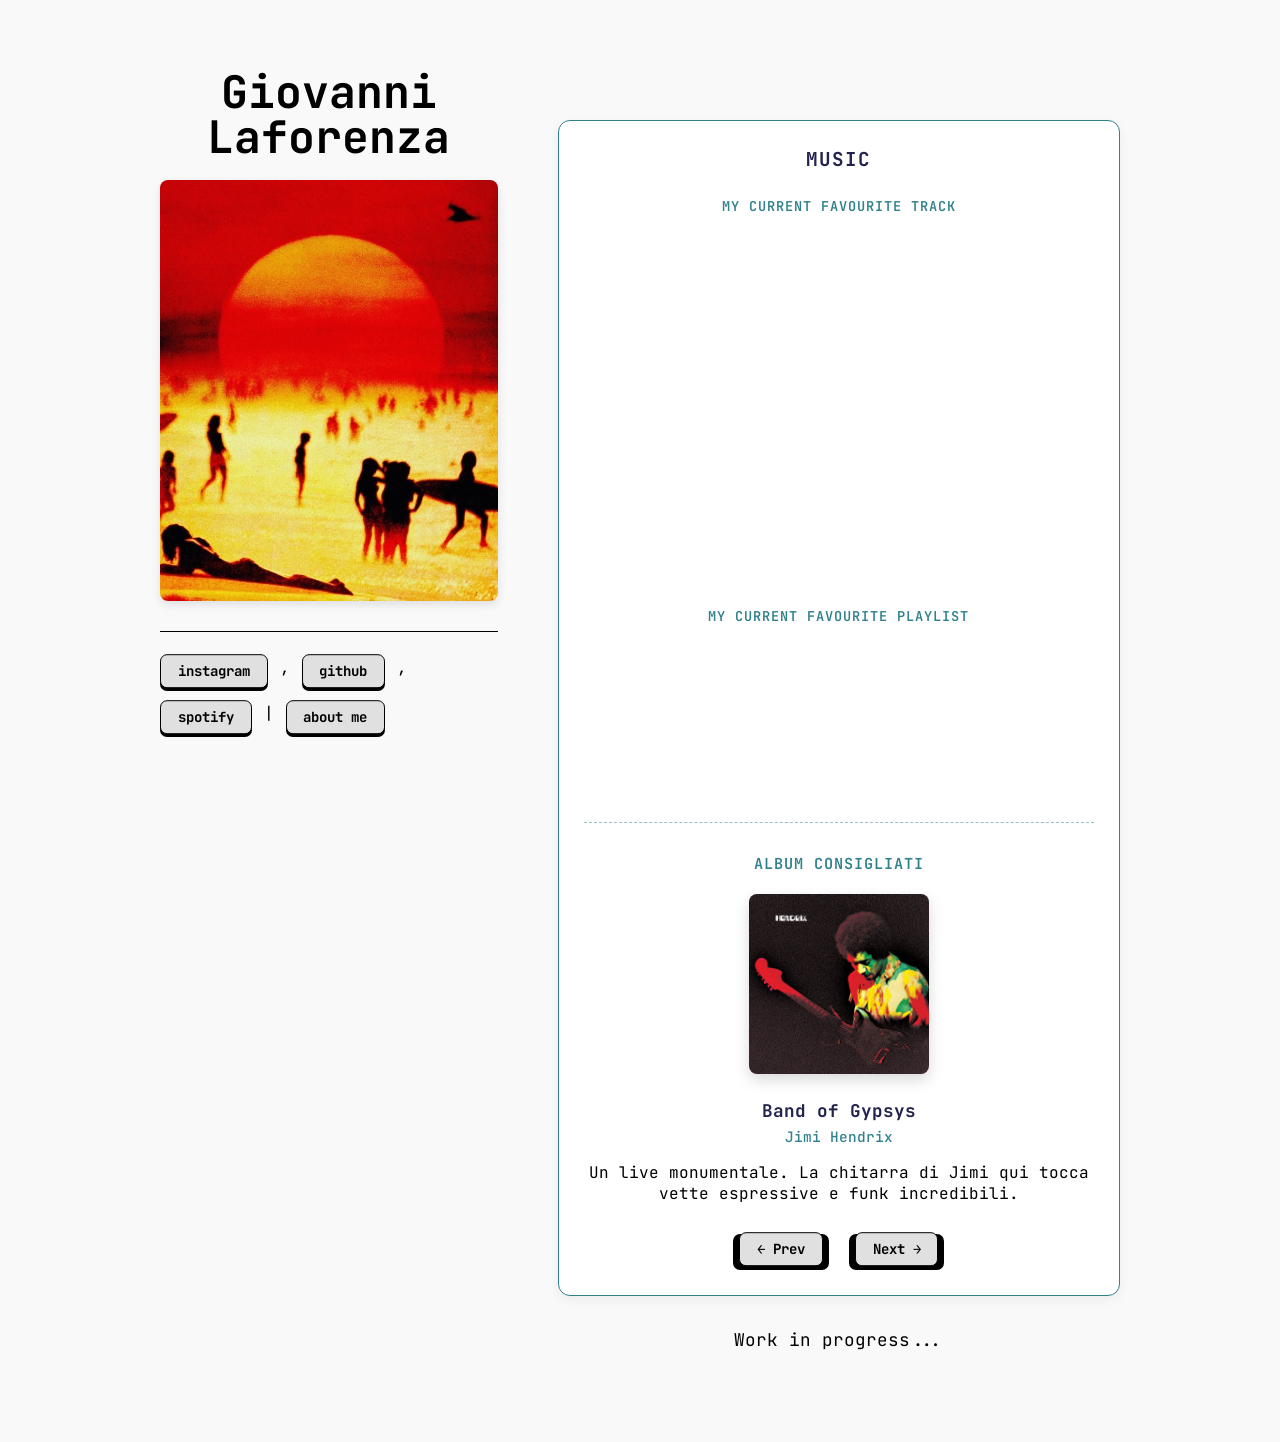
==== commit 2a92d568: "Update index.html" ====
--- a/index.html
+++ b/index.html
@@ -62,31 +62,32 @@
                             allow="autoplay; clipboard-write; encrypted-media; fullscreen; picture-in-picture"
                             loading="lazy"></iframe>
                     </div>
-                </div>
 
-                <div class="album-box">
-                    <p class="music-box-title">My album suggestions</p>
+                    <hr style="border: 0; border-top: 1px dashed #31818C; margin: 30px 0; opacity: 0.5;">
 
-                    <div class="carousel-container">
+                    <div class="inner-album-section">
+                        <p class="spotify-title" style="margin-bottom: 20px; font-size: 0.95rem;">Album consigliati</p>
 
-                        <div class="album-card active">
-                            <img src="/assets/immagini/Jimi-Hendrix-Band-Of-Gypsys-album-cover.jpg" class="album-cover" alt="Band of Gypsys">
-                            <div class="album-info">
-                                <h3 class="album-title">Band of Gypsys</h3>
-                                <p class="album-artist">Jimi Hendrix</p>
-                                <p class="album-desc"></p>
+                        <div class="carousel-container">
+
+                            <div class="album-card active">
+                                <img src="/assets/immagini/Jimi-Hendrix-Band-Of-Gypsys-album-cover.jpg" class="album-cover" alt="Band of Gypsys">
+                                <div class="album-info">
+                                    <h3 class="album-title">Band of Gypsys</h3>
+                                    <p class="album-artist">Jimi Hendrix</p>
+                                    <p class="album-desc">Un live monumentale. La chitarra di Jimi qui tocca vette espressive e funk incredibili.</p>
+                                </div>
                             </div>
+
+                            </div> <div class="carousel-controls">
+                            <button id="prevBtn" class="uiverse-button">
+                                <span class="button_top">← Prev</span>
+                            </button>
+                            <button id="nextBtn" class="uiverse-button">
+                                <span class="button_top">Next →</span>
+                            </button>
                         </div>
-
-                        </div> <div class="carousel-controls">
-                        <button id="prevBtn" class="uiverse-button">
-                            <span class="button_top">← Prev</span>
-                        </button>
-                        <button id="nextBtn" class="uiverse-button">
-                            <span class="button_top">Next →</span>
-                        </button>
-                    </div>
-                </div> <p class="descrizione">Work in progress...</p>
+                    </div> </div> <p class="descrizione">Work in progress...</p>
                 
             </div> </div> </div> <script>
         document.addEventListener("DOMContentLoaded", function () {
@@ -127,4 +128,4 @@
     </script>
 
 </body>
-</html>+</html>
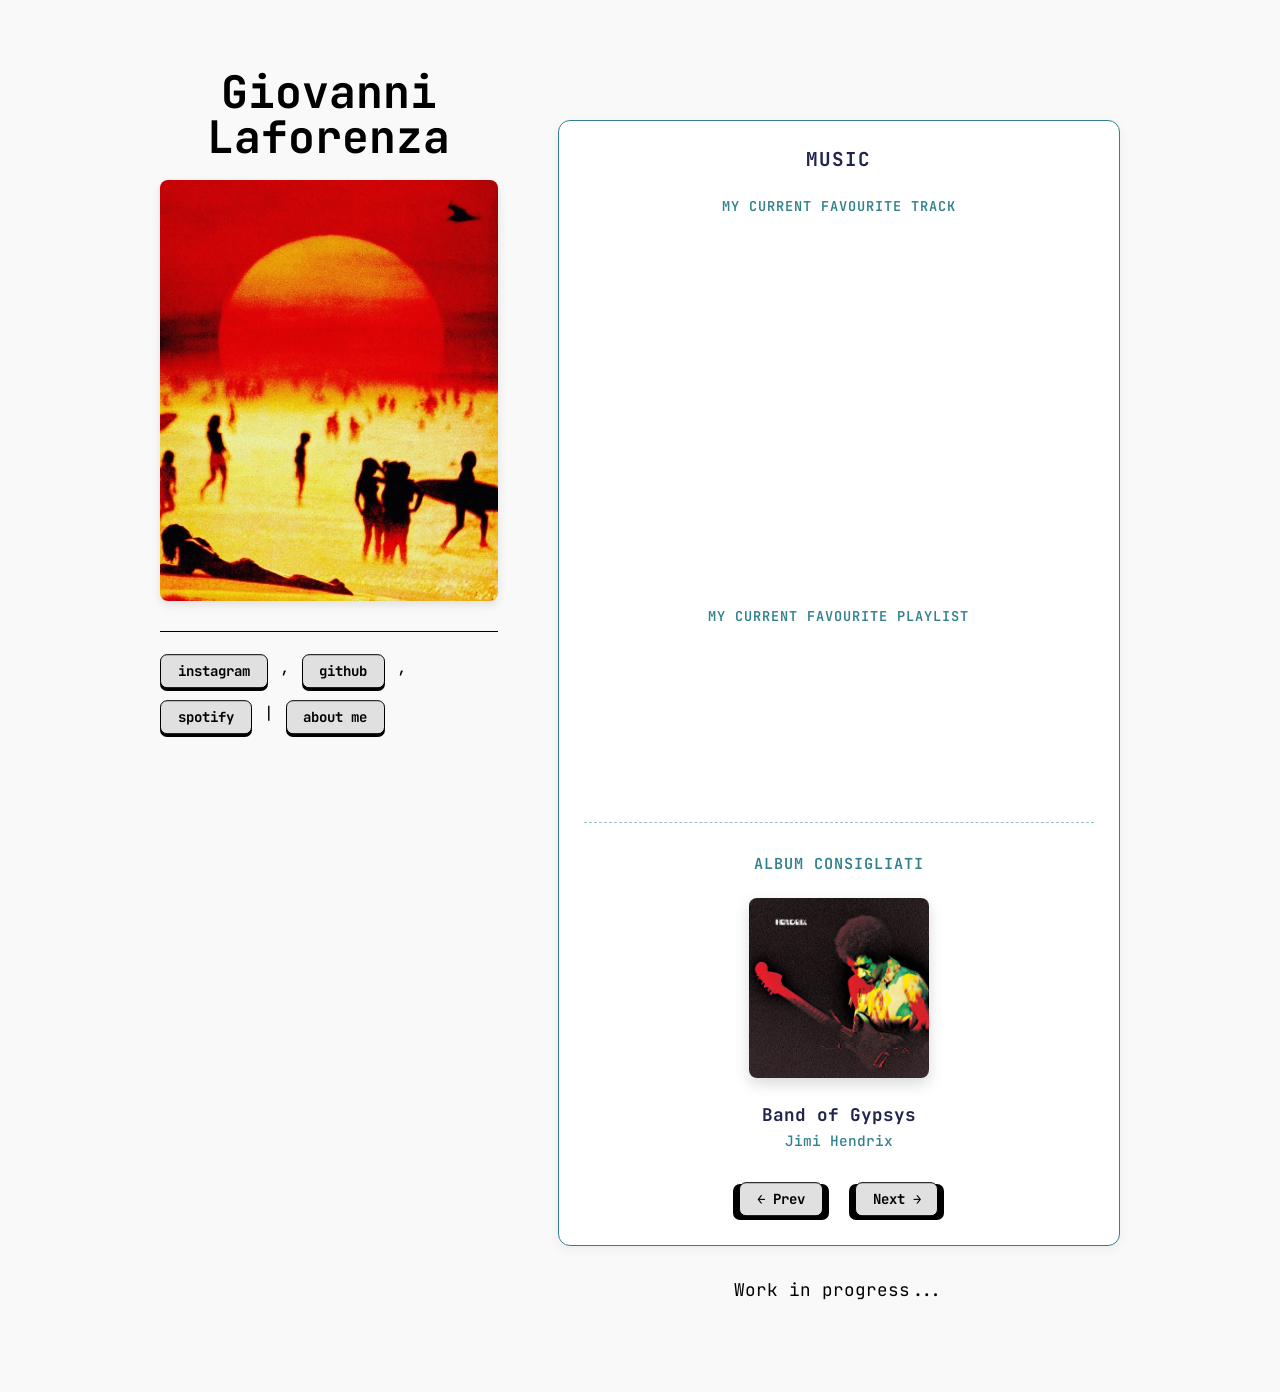
==== commit 95a3dc18: "Update index.html" ====
--- a/index.html
+++ b/index.html
@@ -75,7 +75,7 @@
                                 <div class="album-info">
                                     <h3 class="album-title">Band of Gypsys</h3>
                                     <p class="album-artist">Jimi Hendrix</p>
-                                    <p class="album-desc">Un live monumentale. La chitarra di Jimi qui tocca vette espressive e funk incredibili.</p>
+                                    <p class="album-desc"></p>
                                 </div>
                             </div>
 
